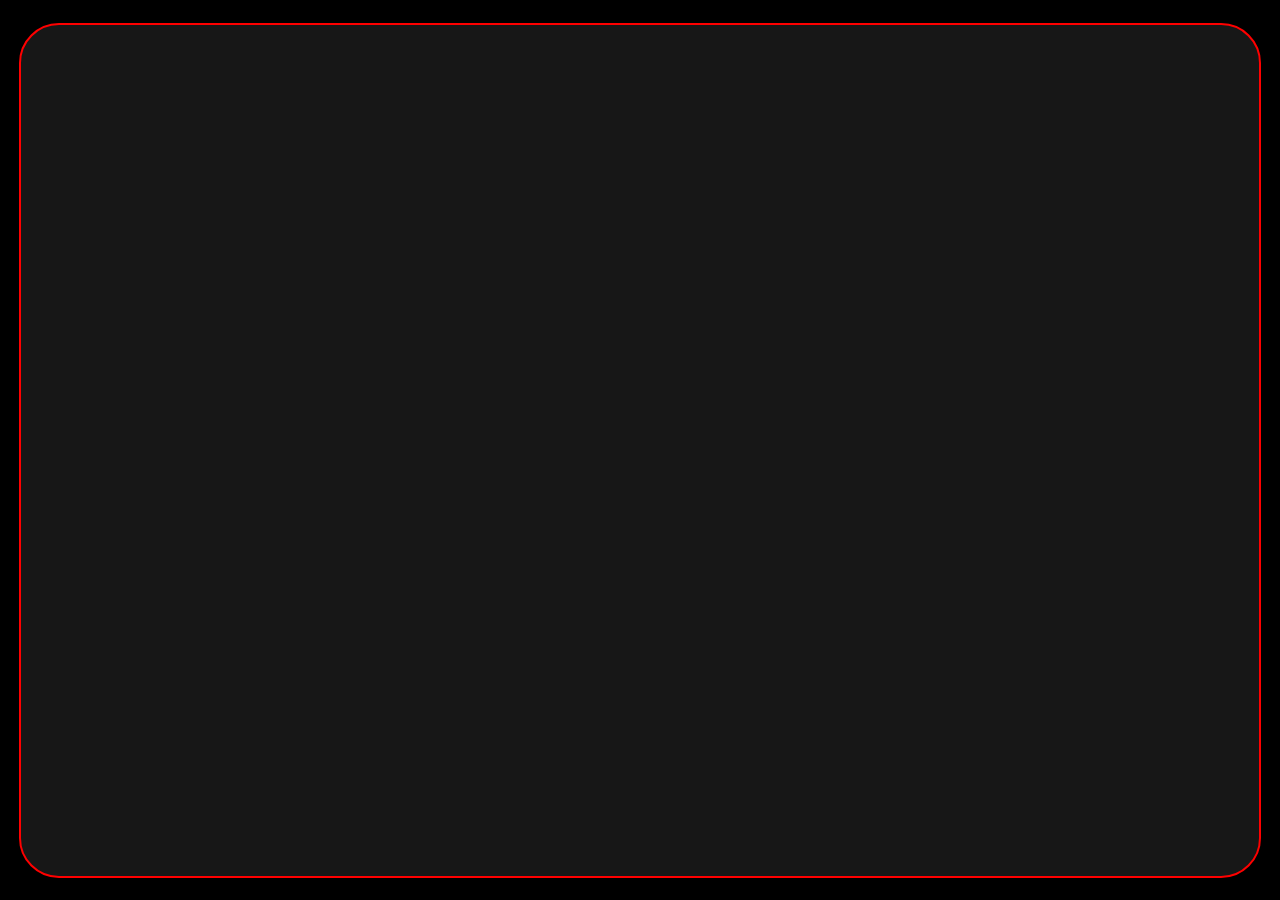
==== index.html @ 90312c0c "responsive dynamic slider" ====
<!DOCTYPE html>
<html lang="en">

<head>
    <meta charset="UTF-8">
    <meta name="viewport" content="width=device-width, initial-scale=1.0">
    <title>Image test</title>
    <link rel="stylesheet" href="style.css">
</head>

<body>

    <main></main>

    <script src="lib/gsap/gsap.min.js"></script>
    <script src="script.js"></script>

</body>

</html>
---- style.css ----
* {
    margin: 0;
    padding: 0;
    box-sizing: border-box;
}

body {
    width: 100%;
    height: 100vh;
    background-color: #000000;

    display: flex;
    align-items: center;
    justify-content: center;
}

main {
    width: 97%;
    height: 95%;
    background-color: rgba(45, 45, 45, 0.5);
    border-radius: 40px;
    border: 2px solid red;
    overflow: hidden;

    animation: fade 2s infinite linear;
}

main.stop {
    animation: none
}

@keyframes fade {
    0% {
        background-color: rgba(45, 45, 45, 0.5);
    }
    50% {
        background-color: rgba(45, 45, 45, 0.8);
    }
    100% {
        background-color: rgba(45, 45, 45, 0.5);
    }
}

.slider {
    width: 100%;
    height: 100%;
    font-size: 0;
    white-space: nowrap;
    opacity: 0;
}

.slide {
    display: inline-block;
    width: 100%;
    height: 100%;
    overflow: hidden;
}

img {
    width: 100%;
    height: 100%;
    object-fit: cover;
}

@media (max-width: 768px) {
    main {
        width: 100%;
        height: 100%;
        border: none;
        border-radius: 0;
    }
}
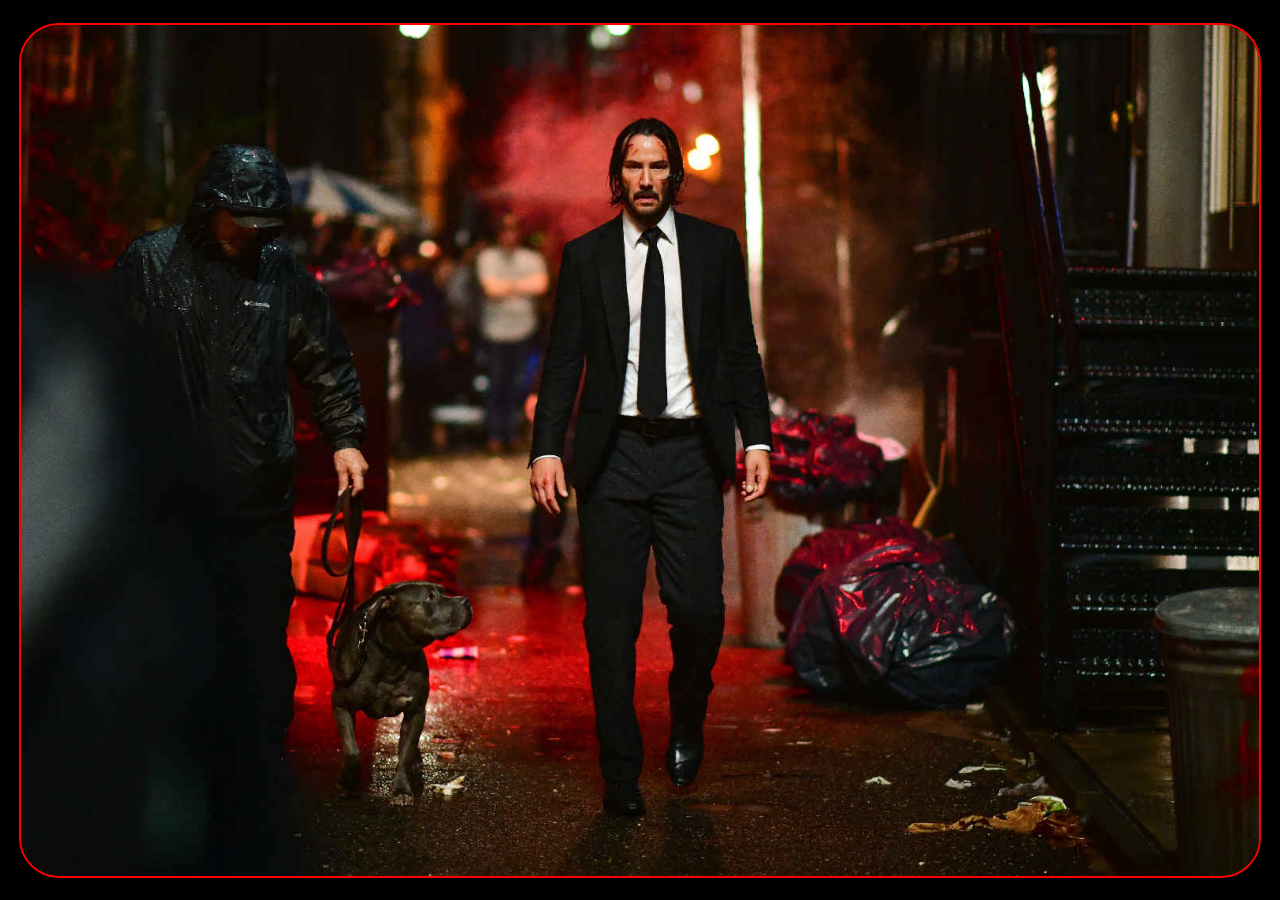
==== commit 81381d11: "dynamic feature" ====
--- a/index.html
+++ b/index.html
@@ -10,7 +10,13 @@
 
 <body>
 
-    <main></main>
+    <main>
+        <img src="./img/img (1).jpg">
+        <img src="./img/img (2).jpg">
+        <img src="./img/img (3).jpg">
+        <img src="./img/img (4).jpg">
+        <img src="./img/img (5).jpg">
+    </main>
 
     <script src="lib/gsap/gsap.min.js"></script>
     <script src="script.js"></script>
--- a/style.css
+++ b/style.css
@@ -46,7 +46,8 @@
     height: 100%;
     font-size: 0;
     white-space: nowrap;
-    opacity: 0;
+    /* opacity: 0; */
+    will-change: transform;
 }
 
 .slide {
@@ -56,10 +57,11 @@
     overflow: hidden;
 }
 
-img {
+.slide > * {
     width: 100%;
     height: 100%;
     object-fit: cover;
+    will-change: transform;
 }
 
 @media (max-width: 768px) {
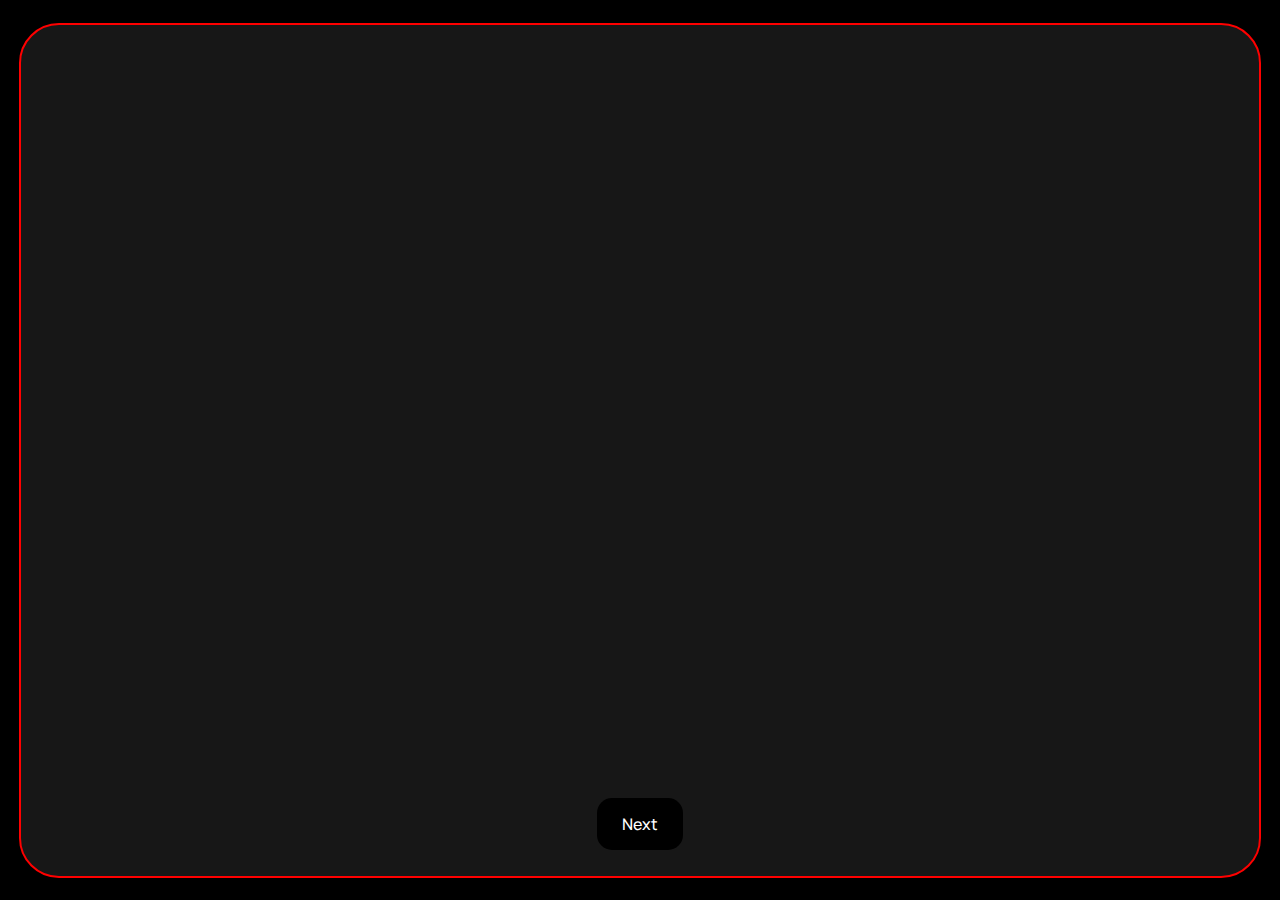
==== commit 278f6bd1: "noticeboard slider added" ====
--- a/index.html
+++ b/index.html
@@ -10,13 +10,14 @@
 
 <body>
 
-    <main>
+    <main data-type="slider">
         <img src="./img/img (1).jpg">
         <img src="./img/img (2).jpg">
         <img src="./img/img (3).jpg">
         <img src="./img/img (4).jpg">
         <img src="./img/img (5).jpg">
     </main>
+    <a href="next.html">next</a>
 
     <script src="lib/gsap/gsap.min.js"></script>
     <script src="script.js"></script>
--- a/style.css
+++ b/style.css
@@ -1,7 +1,41 @@
+@font-face {
+    font-family: 'manrope';
+    src: url("font/Manrope-VariableFont_wght.ttf");
+}
+
+:root {
+    --notice-height: 110px;
+}
+
 * {
     margin: 0;
     padding: 0;
     box-sizing: border-box;
+    font-family: 'manrope';
+    font-weight: 500;
+}
+
+a {
+    position: fixed;
+    left: 50%;
+    bottom: 50px;
+    transform: translateX(-50%);
+    display: block;
+    text-decoration: none;
+    padding: 15px 25px;
+    color: white;
+    background-color: black;
+    border-radius: 15px;
+    text-transform: capitalize;
+}
+
+button {
+    cursor: pointer;
+}
+
+a[disabled="true"],
+button[disabled="true"] {
+    opacity: 0.2;
 }
 
 body {
@@ -15,27 +49,39 @@
 }
 
 main {
+    width: 100%;
+    height: 100%;
+    overflow: hidden;
+}
+
+main[data-type="slider"] {
     width: 97%;
     height: 95%;
     background-color: rgba(45, 45, 45, 0.5);
     border-radius: 40px;
     border: 2px solid red;
-    overflow: hidden;
 
     animation: fade 2s infinite linear;
 }
 
+main[data-type="slider"]>* {
+    opacity: 0;
+}
+
 main.stop {
-    animation: none
-}
+    animation: none;
+}
+
 
 @keyframes fade {
     0% {
         background-color: rgba(45, 45, 45, 0.5);
     }
+
     50% {
         background-color: rgba(45, 45, 45, 0.8);
     }
+
     100% {
         background-color: rgba(45, 45, 45, 0.5);
     }
@@ -57,18 +103,215 @@
     overflow: hidden;
 }
 
-.slide > * {
+.slide>* {
     width: 100%;
     height: 100%;
     object-fit: cover;
     will-change: transform;
 }
 
+
 @media (max-width: 768px) {
-    main {
+    main[data-type="slider"] {
         width: 100%;
         height: 100%;
         border: none;
         border-radius: 0;
     }
+}
+
+
+
+
+::-webkit-scrollbar {
+    display: none;
+}
+
+main[data-type="notice"] {
+    padding: 0 200px;
+    background-color: #F5F7FA;
+
+    overflow-x: hidden;
+}
+
+.notice-slider {
+    width: 100%;
+}
+
+.notice {
+    position: relative;
+    width: 100%;
+    height: var(--notice-height);
+
+    display: flex;
+    gap: 15px;
+    align-items: center;
+    justify-content: center;
+    font-size: 0.9em;
+}
+
+.notice img {
+    width: 40px;
+    height: 40px;
+    border-radius: 100%;
+    border: 2px solid white;
+}
+
+.notice span {
+    font-size: 0.8em;
+    color: #9D9E9F;
+    text-wrap: nowrap;
+    overflow: hidden;
+}
+
+.notice .notice-message {
+    max-height: 90%;
+
+    padding: 20px;
+    background-color: white;
+    border-radius: 20px;
+
+    display: flex;
+    flex-direction: column;
+    gap: 15px;
+
+    overflow-x: hidden;
+    overflow-y: scroll;
+}
+
+.notice .heading p {
+    display: inline-block;
+    text-transform: capitalize;
+    color: #8A2BE2;
+    background-color: rgba(138, 43, 226, 0.1);
+    padding: 10px;
+    border-radius: 10px;
+    margin-bottom: 10px;
+}
+
+.notice .message {
+    line-height: 2;
+}
+
+.notice.active {
+    height: calc(100vh - (2 * var(--notice-height)));
+}
+
+.notice.active span {
+    width: 0;
+}
+
+.notice.active .title p {
+    font-weight: 700;
+    font-size: 1.1em;
+}
+
+.notice:not(.active) p {
+    width: 100%;
+    padding: 15px;
+    background-color: white;
+    max-width: 300px;
+    white-space: nowrap;
+    overflow: hidden;
+    text-overflow: ellipsis;
+    border-radius: 15px;
+}
+
+.notice:not(.active) .notice-message>* {
+    display: none;
+}
+
+.notice:not(.active) .notice-message {
+    padding: 0;
+}
+
+.notice:not(.active) .title {
+    display: block;
+}
+
+.notice-btns {
+    position: absolute;
+    bottom: 50%;
+    right: 50px;
+    transform: translateY(50%);
+
+    display: flex;
+    flex-direction: column;
+    gap: 20px;
+}
+
+.notice-btns button {
+    padding: 10px;
+    border: none;
+    border-radius: 10px;
+    background-color: white;
+    border: 2px solid #F5F7FA;
+    transition: 0.3s;
+}
+
+.notice-btns button:first-child img {
+    transform: rotate(-90deg);
+}
+
+.notice-btns button:last-child img {
+    transform: rotate(90deg);
+}
+
+.notice-btns button img {
+    width: 20px;
+    height: 20px;
+    transition: 0.3s;
+}
+
+.notice-btns button:hover img {
+    filter: invert(100%);
+}
+
+.notice-btns button:hover {
+    background-color: black;
+}
+
+
+
+@media (max-width: 1100px) {
+    main[data-type="notice"] {
+        padding: 0 100px;
+    }
+}
+
+@media (max-width: 750px) {
+    main[data-type="notice"] {
+        padding: 0 50px;
+    }
+
+    .notice-btns {
+        right: 15px;
+    }
+}
+
+@media (max-width: 600px) {
+    main[data-type="notice"] {
+        padding: 0 20px;
+    }
+
+    .notice img {
+        top: 7px;
+        left: 0;
+        position: absolute;
+    }
+
+    .notice-btns {
+        transform: none;
+        bottom: 30px;
+    }
+
+    .notice span {
+        display: none;
+    }
+}
+
+@media (max-width: 400px) {
+    main[data-type="notice"] {
+        padding: 0 10px;
+    }
 }